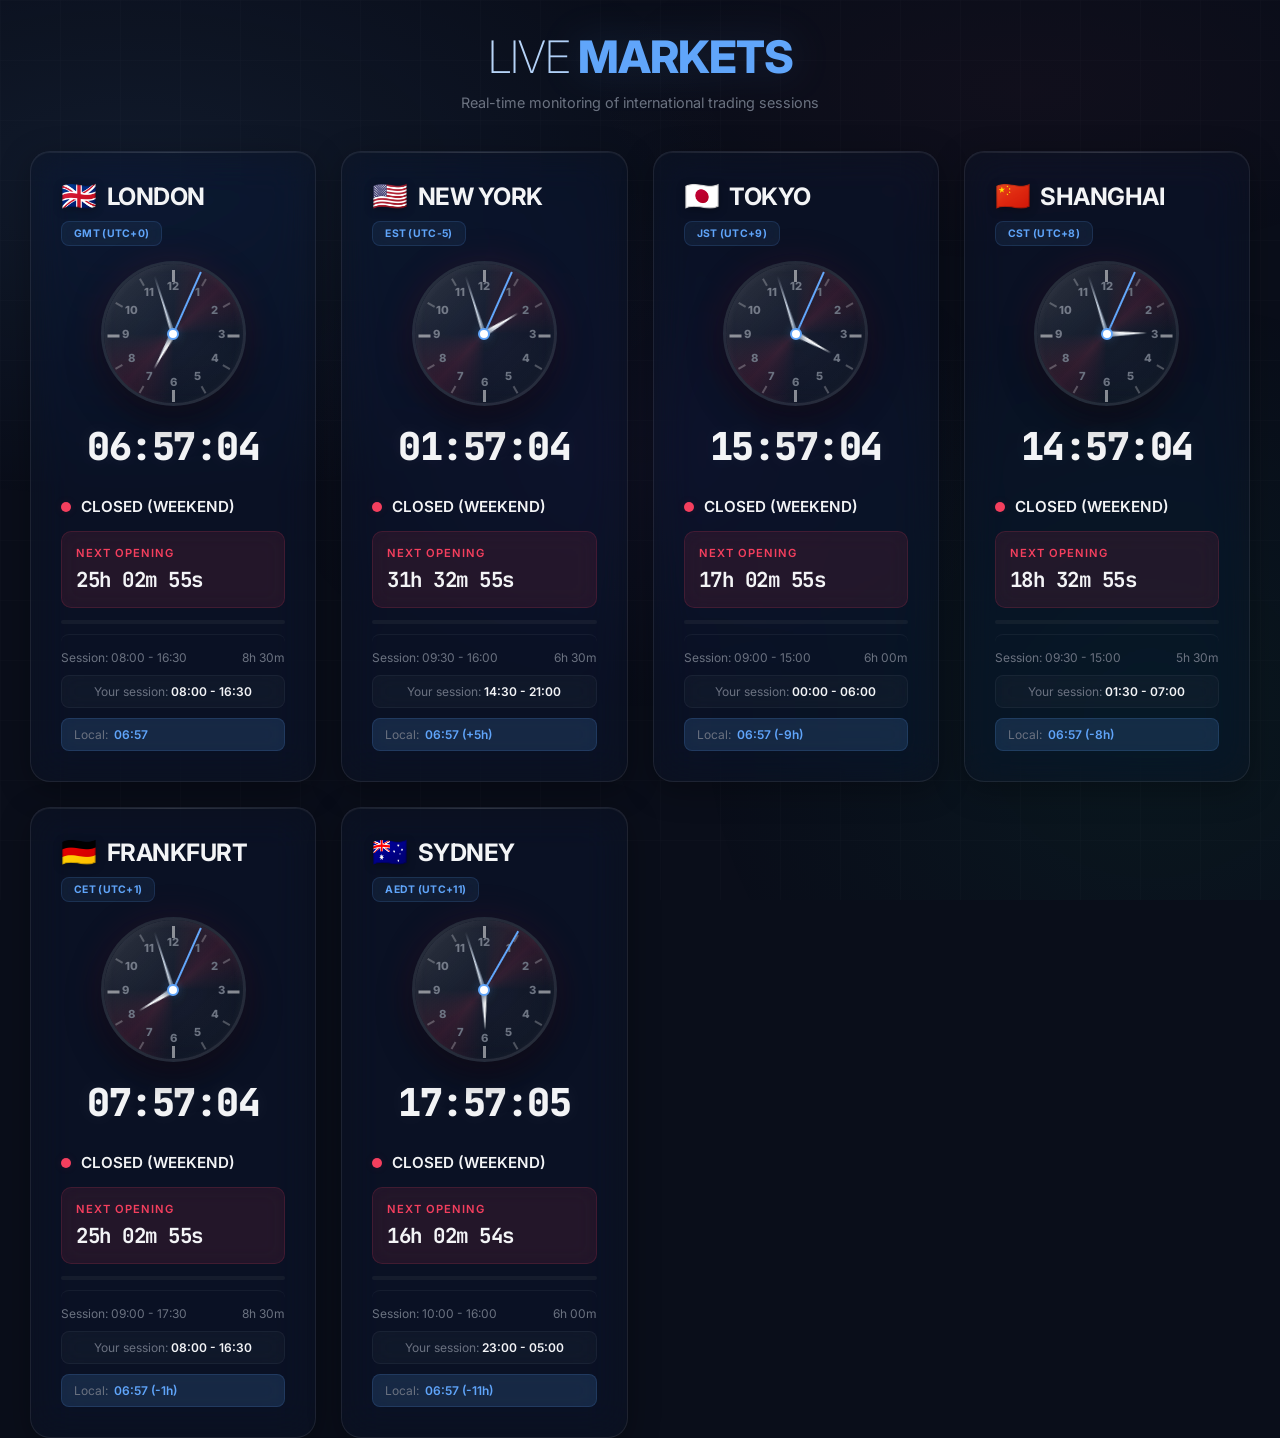
==== markets.html @ 1b8311e9 "Add markets.html for real-time market monitoring" ====
<!DOCTYPE html>
<html lang="en">

<head>
  <meta charset="UTF-8">
  <meta name="viewport" content="width=device-width, initial-scale=1.0, maximum-scale=1.0, user-scalable=no">
  <meta name="description" content="Real-time monitoring of international trading sessions">
  <title>Markets - Global Tracker</title>
  <link rel="preconnect" href="https://fonts.googleapis.com">
  <link rel="preconnect" href="https://fonts.gstatic.com" crossorigin>
  <link
    href="https://fonts.googleapis.com/css2?family=Inter:wght@200;400;600;800&family=JetBrains+Mono:wght@700&display=swap"
    rel="stylesheet">
  <script src="https://telegram.org/js/telegram-web-app.js"></script>
  <link rel="stylesheet" href="css/styles.css">
</head>

<body>
  <div id="loading-overlay" class="loading-overlay" role="status" aria-live="polite">
    <div class="loading-spinner" aria-hidden="true"></div>
    <div class="loading-text">Loading market data...</div>
  </div>

  <div id="offline-banner" class="offline-banner" role="alert" aria-live="assertive">
    ⚠️ You are offline. Market data may be outdated.
  </div>

  <div id="refresh-indicator" class="refresh-indicator" aria-hidden="true">
    <svg viewBox="0 0 24 24" fill="none" stroke="currentColor" stroke-width="2">
      <path d="M21 2v6h-6M3 12a9 9 0 0 1 15-6.7L21 8M3 22v-6h6M21 12a9 9 0 0 1-15 6.7L3 16" />
    </svg>
  </div>

  <header class="header">
    <a href="index.html" class="back-link" id="manual-back" style="display: none" aria-label="Back to menu">
      <svg viewBox="0 0 24 24" fill="none" stroke="currentColor" stroke-width="2" stroke-linecap="round" stroke-linejoin="round">
        <line x1="19" y1="12" x2="5" y2="12"></line>
        <polyline points="12 19 5 12 12 5"></polyline>
      </svg>
    </a>
    <h1>LIVE <span>MARKETS</span></h1>
    <div class="subtitle">Real-time monitoring of international trading sessions</div>
  </header>

  <main class="grid" role="main" aria-label="Market cards"></main>

  <script src="js/config.js"></script>
  <script src="js/app.js"></script>
</body>

</html>
---- css/styles.css ----
:root {
  --bg: #0a0e1a;
  --card: rgba(17, 24, 39, 0.4);
  --card-border: rgba(255, 255, 255, 0.08);
  --text: #f3f4f6;
  --accent: #60a5fa;
  --accent-glow: rgba(96, 165, 250, 0.15);
  --open: #10b981;
  --open-glow: rgba(16, 185, 129, 0.15);
  --closed: #f43f5e;
  --closed-glow: rgba(244, 63, 94, 0.1);
  --warning: #f59e0b;
  --warning-glow: rgba(245, 158, 11, 0.2);
  --muted: #6b7280;
  --tg-safe-area-inset-top: 0;
  --tg-safe-area-inset-bottom: 0
}

* {
  box-sizing: border-box;
  -webkit-tap-highlight-color: transparent
}

body {
  font-family: 'Inter', -apple-system, sans-serif;
  background: var(--bg);
  color: var(--text);
  display: flex;
  flex-direction: column;
  align-items: center;
  min-height: 100vh;
  margin: 0;
  padding: clamp(15px, 4vw, 30px);
  padding-bottom: calc(var(--tg-safe-area-inset-bottom, 0px) + 20px);
  overflow-x: hidden;
  position: relative
}

/* Animated mesh gradient background */
body::before {
  content: '';
  position: fixed;
  inset: 0;
  z-index: 0;
  background:
    radial-gradient(ellipse 80% 60% at 10% 20%, rgba(96, 165, 250, 0.08) 0%, transparent 60%),
    radial-gradient(ellipse 60% 80% at 90% 80%, rgba(16, 185, 129, 0.06) 0%, transparent 60%),
    radial-gradient(ellipse 50% 50% at 50% 50%, rgba(139, 92, 246, 0.04) 0%, transparent 60%),
    radial-gradient(ellipse 70% 40% at 80% 10%, rgba(244, 63, 94, 0.03) 0%, transparent 50%);
  animation: mesh-drift 20s ease-in-out infinite alternate;
  pointer-events: none
}

/* Subtle grid pattern overlay */
body::after {
  content: '';
  position: fixed;
  inset: 0;
  z-index: 0;
  opacity: 0.03;
  background-image:
    linear-gradient(rgba(255, 255, 255, .5) 1px, transparent 1px),
    linear-gradient(90deg, rgba(255, 255, 255, .5) 1px, transparent 1px);
  background-size: 60px 60px;
  pointer-events: none
}

@keyframes mesh-drift {
  0% {
    background:
      radial-gradient(ellipse 80% 60% at 10% 20%, rgba(96, 165, 250, 0.08) 0%, transparent 60%),
      radial-gradient(ellipse 60% 80% at 90% 80%, rgba(16, 185, 129, 0.06) 0%, transparent 60%),
      radial-gradient(ellipse 50% 50% at 50% 50%, rgba(139, 92, 246, 0.04) 0%, transparent 60%),
      radial-gradient(ellipse 70% 40% at 80% 10%, rgba(244, 63, 94, 0.03) 0%, transparent 50%)
  }

  50% {
    background:
      radial-gradient(ellipse 70% 70% at 30% 60%, rgba(96, 165, 250, 0.06) 0%, transparent 60%),
      radial-gradient(ellipse 80% 50% at 70% 30%, rgba(16, 185, 129, 0.07) 0%, transparent 60%),
      radial-gradient(ellipse 60% 60% at 20% 80%, rgba(139, 92, 246, 0.05) 0%, transparent 60%),
      radial-gradient(ellipse 50% 70% at 90% 50%, rgba(244, 63, 94, 0.04) 0%, transparent 50%)
  }

  100% {
    background:
      radial-gradient(ellipse 60% 80% at 70% 40%, rgba(96, 165, 250, 0.07) 0%, transparent 60%),
      radial-gradient(ellipse 70% 60% at 20% 70%, rgba(16, 185, 129, 0.05) 0%, transparent 60%),
      radial-gradient(ellipse 80% 50% at 80% 20%, rgba(139, 92, 246, 0.06) 0%, transparent 60%),
      radial-gradient(ellipse 60% 70% at 40% 90%, rgba(244, 63, 94, 0.03) 0%, transparent 50%)
  }
}

.loading-overlay {
  position: fixed;
  inset: 0;
  background: var(--bg);
  display: flex;
  flex-direction: column;
  align-items: center;
  justify-content: center;
  z-index: 1000;
  transition: opacity 0.5s ease, visibility 0.5s ease
}

.loading-overlay.hidden {
  opacity: 0;
  visibility: hidden;
  pointer-events: none
}

.loading-spinner {
  width: 48px;
  height: 48px;
  border: 3px solid rgba(96, 165, 250, 0.15);
  border-top-color: var(--accent);
  border-radius: 50%;
  animation: spin 0.8s linear infinite;
  box-shadow: 0 0 20px var(--accent-glow)
}

.loading-text {
  margin-top: 16px;
  color: var(--muted);
  font-size: 0.9rem
}

@keyframes spin {
  to {
    transform: rotate(360deg)
  }
}

.offline-banner {
  position: fixed;
  top: 0;
  left: 0;
  right: 0;
  background: var(--warning);
  color: #000;
  text-align: center;
  padding: 8px 16px;
  font-size: 0.85rem;
  font-weight: 600;
  z-index: 999;
  transform: translateY(-100%);
  transition: transform 0.3s ease;
  backdrop-filter: blur(20px);
  -webkit-backdrop-filter: blur(20px)
}

.offline-banner.visible {
  transform: translateY(0)
}

.header {
  text-align: center;
  margin-bottom: 40px;
  width: 100%;
  padding-top: var(--tg-safe-area-inset-top, 0);
  position: relative;
  z-index: 1
}

h1 {
  margin: 0 0 10px 0;
  font-weight: 200;
  font-size: clamp(1.8rem, 6vw, 2.8rem);
  letter-spacing: -1px;
  background: linear-gradient(135deg, var(--text) 0%, var(--accent) 50%, var(--text) 100%);
  background-size: 200% auto;
  -webkit-background-clip: text;
  -webkit-text-fill-color: transparent;
  background-clip: text;
  animation: shimmer 8s ease-in-out infinite
}

h1 span {
  font-weight: 800;
  -webkit-text-fill-color: var(--accent);
  filter: drop-shadow(0 0 20px var(--accent-glow))
}

@keyframes shimmer {

  0%,
  100% {
    background-position: 0% center
  }

  50% {
    background-position: 100% center
  }
}

.subtitle {
  color: var(--muted);
  font-size: .9rem;
  font-weight: 400
}

.grid {
  display: grid;
  grid-template-columns: repeat(auto-fit, minmax(280px, 1fr));
  gap: clamp(15px, 3vw, 25px);
  width: 100%;
  max-width: 1400px;
  position: relative;
  z-index: 1
}

/* Glassmorphism card */
.card {
  background: var(--card);
  backdrop-filter: blur(20px) saturate(180%);
  -webkit-backdrop-filter: blur(20px) saturate(180%);
  border-radius: 20px;
  padding: clamp(20px, 5vw, 30px);
  border: 1px solid var(--card-border);
  position: relative;
  transition: all .3s cubic-bezier(.4, 0, .2, 1);
  box-shadow:
    0 8px 32px rgba(0, 0, 0, 0.3),
    inset 0 1px 0 rgba(255, 255, 255, 0.05);
  animation: fadeInUp .5s ease-out backwards;
  cursor: pointer;
  overflow: hidden
}

/* Top highlight edge */
.card::before {
  content: '';
  position: absolute;
  top: 0;
  left: 0;
  right: 0;
  height: 1px;
  background: linear-gradient(90deg, transparent, rgba(255, 255, 255, 0.1) 50%, transparent);
  pointer-events: none
}

/* Ambient glow behind card */
.card::after {
  content: '';
  position: absolute;
  inset: -1px;
  border-radius: 20px;
  background: radial-gradient(ellipse at 30% 20%, var(--ambient-glow, transparent) 0%, transparent 70%);
  opacity: 0;
  transition: opacity 0.3s ease;
  pointer-events: none;
  z-index: -1
}

.card:hover::after,
.card:focus-within::after {
  opacity: 1
}

.is-open {
  --ambient-glow: var(--open-glow)
}

.is-closed {
  --ambient-glow: var(--closed-glow)
}

.is-warning {
  --ambient-glow: var(--warning-glow)
}

.card:active {
  transform: scale(0.98);
  opacity: 0.9
}

.card:hover,
.card:focus-within {
  border-color: rgba(255, 255, 255, 0.15);
  outline: none;
  box-shadow:
    0 12px 40px rgba(0, 0, 0, 0.4),
    inset 0 1px 0 rgba(255, 255, 255, 0.08)
}

.card:nth-child(1) {
  animation-delay: .1s
}

.card:nth-child(2) {
  animation-delay: .2s
}

.card:nth-child(3) {
  animation-delay: .3s
}

.card:nth-child(4) {
  animation-delay: .4s
}

.card:nth-child(5) {
  animation-delay: .5s
}

.card:nth-child(6) {
  animation-delay: .6s
}

.market-header {
  display: flex;
  justify-content: space-between;
  align-items: flex-start;
  margin-bottom: 15px;
  gap: 10px;
  flex-wrap: wrap
}

.dst-badge {
  background: rgba(96, 165, 250, 0.08);
  padding: 5px 12px;
  border-radius: 8px;
  font-size: .65rem;
  font-weight: 700;
  color: var(--accent);
  letter-spacing: .3px;
  transition: all .3s ease;
  border: 1px solid rgba(96, 165, 250, 0.15);
  white-space: nowrap;
  backdrop-filter: blur(10px);
  -webkit-backdrop-filter: blur(10px)
}

.dst-badge.dst-active {
  background: rgba(96, 165, 250, 0.12);
  border-color: var(--accent);
  animation: pulse-dst 2s infinite;
  box-shadow: 0 0 12px var(--accent-glow)
}

h2 {
  margin: 0;
  font-size: 1.5rem;
  letter-spacing: -.5px;
  display: flex;
  align-items: center;
  gap: 10px
}

.flag {
  font-size: 1.8rem;
  line-height: 1;
  filter: drop-shadow(0 2px 4px rgba(0, 0, 0, 0.3))
}

.clock {
  font-size: clamp(1.8rem, 7vw, 2.4rem);
  font-weight: 800;
  font-family: 'JetBrains Mono', monospace;
  margin: 0;
  color: var(--text);
  text-shadow: 0 0 20px rgba(255, 255, 255, 0.08);
  letter-spacing: -1.5px
}

.time-display {
  display: flex;
  flex-direction: column;
  align-items: center;
  gap: 15px;
  margin: 15px 0 25px 0
}

.analog-watch {
  width: 145px;
  height: 145px;
  border-radius: 50%;
  position: relative;
  border: 3px solid rgba(255, 255, 255, 0.1);
  background: radial-gradient(circle at 50% 50%, rgba(255, 255, 255, 0.05) 0%, rgba(0, 0, 0, 0.15) 100%);
  box-shadow:
    0 15px 35px rgba(0, 0, 0, 0.4),
    inset 0 2px 10px rgba(255, 255, 255, 0.05),
    0 0 40px var(--ambient-glow, transparent);
  overflow: hidden;
  backdrop-filter: blur(10px);
  -webkit-backdrop-filter: blur(10px)
}

.analog-watch::before {
  content: '';
  position: absolute;
  inset: 0;
  background: conic-gradient(from 0deg, transparent, var(--sunburst-tint, rgba(255, 255, 255, 0.03)), transparent 25%, transparent 50%, var(--sunburst-tint, rgba(255, 255, 255, 0.03)), transparent 75%, transparent);
  animation: rotate-sunburst 60s linear infinite
}

.analog-watch::after {
  content: '';
  position: absolute;
  inset: 0;
  border-radius: 50%;
  background: linear-gradient(135deg, rgba(255, 255, 255, 0.15) 0%, rgba(255, 255, 255, 0) 50%, rgba(255, 255, 255, 0.03) 100%);
  pointer-events: none;
  z-index: 20
}

.is-open {
  --sunburst-tint: rgba(16, 185, 129, 0.15)
}

.is-closed {
  --sunburst-tint: rgba(244, 63, 94, 0.15)
}

.is-warning {
  --sunburst-tint: rgba(245, 158, 11, 0.2)
}

.dial .marker {
  position: absolute;
  width: 1.5px;
  height: 8px;
  background: rgba(255, 255, 255, 0.25);
  left: 50%;
  top: 6px;
  transform-origin: 50% 66px;
  margin-left: -0.75px
}

.dial .marker.m12,
.dial .marker.m3,
.dial .marker.m6,
.dial .marker.m9 {
  height: 12px;
  width: 3px;
  background: rgba(255, 255, 255, 0.5);
  margin-left: -1.5px
}

.dial-num {
  position: absolute;
  width: 24px;
  height: 24px;
  text-align: center;
  font-size: .7rem;
  font-weight: 800;
  color: var(--muted);
  top: 50%;
  left: 50%;
  margin: -12px;
  display: flex;
  align-items: center;
  justify-content: center;
  z-index: 1
}

.hand {
  position: absolute;
  bottom: 50%;
  left: 50%;
  transform-origin: 50% 100%;
  transform: translateX(-50%) rotate(0deg);
  filter: drop-shadow(0 2px 6px rgba(0, 0, 0, 0.5));
  will-change: transform
}

.hour-hand {
  width: 6px;
  height: 40px;
  background: linear-gradient(to right, #fff 50%, #e2e8f0 50%);
  clip-path: polygon(50% 0, 100% 100%, 0 100%);
  z-index: 2
}

.minute-hand {
  width: 4px;
  height: 60px;
  background: linear-gradient(to right, #cbd5e1 50%, #94a3b8 50%);
  clip-path: polygon(50% 0, 100% 100%, 0 100%);
  z-index: 3
}

.second-hand {
  width: 1.5px;
  height: 68px;
  background: var(--accent);
  z-index: 4;
  transition: transform .15s cubic-bezier(.4, 2.3, .6, 1)
}

.second-hand::after {
  content: '';
  position: absolute;
  width: 8px;
  height: 8px;
  background: var(--accent);
  border-radius: 50%;
  bottom: -4px;
  left: 50%;
  transform: translateX(-50%);
  box-shadow: 0 0 10px var(--accent)
}

.center-nub {
  position: absolute;
  width: 12px;
  height: 12px;
  background: #fff;
  border-radius: 50%;
  top: 50%;
  left: 50%;
  transform: translate(-50%, -50%);
  z-index: 10;
  box-shadow: 0 2px 10px rgba(0, 0, 0, 0.5);
  border: 2px solid var(--accent)
}

@keyframes rotate-sunburst {
  from {
    transform: rotate(0deg)
  }

  to {
    transform: rotate(360deg)
  }
}

.countdown {
  background: rgba(96, 165, 250, 0.06);
  padding: 14px;
  border-radius: 10px;
  border: 1px solid rgba(96, 165, 250, 0.12);
  margin-top: 15px;
  transition: all .3s ease;
  backdrop-filter: blur(10px);
  -webkit-backdrop-filter: blur(10px)
}

.card.is-open .countdown {
  background: var(--open-glow);
  border-color: rgba(16, 185, 129, 0.2)
}

.card.is-closed .countdown {
  background: var(--closed-glow);
  border-color: rgba(244, 63, 94, 0.15)
}

.countdown.warning {
  background: var(--warning-glow);
  border-color: rgba(245, 158, 11, 0.25);
  animation: pulse-warning 1.5s infinite
}

.countdown-label {
  font-size: .7rem;
  text-transform: uppercase;
  color: var(--accent);
  margin-bottom: 6px;
  font-weight: 600;
  letter-spacing: 1px
}

.card.is-open .countdown-label {
  color: var(--open)
}

.card.is-closed .countdown-label {
  color: var(--closed)
}

.countdown.warning .countdown-label {
  color: var(--warning)
}

.countdown-timer {
  font-size: 1.3rem;
  font-weight: bold;
  font-family: 'JetBrains Mono', monospace;
  letter-spacing: -.5px
}

.status-line {
  display: flex;
  align-items: center;
  gap: 10px;
  font-weight: 600;
  margin-bottom: 15px;
  font-size: .95rem
}

.dot {
  width: 10px;
  height: 10px;
  border-radius: 50%;
  transition: all .3s ease
}

.is-open .dot {
  background: var(--open);
  box-shadow: 0 0 12px var(--open), 0 0 24px var(--open);
  animation: pulse-open 2s infinite
}

.is-closed .dot {
  background: var(--closed);
  box-shadow: 0 0 8px var(--closed-glow)
}

.local-info,
.converted-session,
.user-time {
  font-size: .75rem;
  margin-top: 10px;
  padding: 8px 12px;
  border-radius: 8px
}

.local-info {
  color: var(--muted);
  padding: 0;
  padding-top: 15px;
  border-top: 1px solid rgba(107, 114, 128, 0.12);
  display: flex;
  justify-content: space-between;
  align-items: center
}

.converted-session {
  background: rgba(107, 114, 128, 0.06);
  color: var(--muted);
  border: 1px solid rgba(107, 114, 128, 0.12);
  text-align: center;
  backdrop-filter: blur(10px);
  -webkit-backdrop-filter: blur(10px)
}

.converted-session strong {
  color: var(--text);
  font-weight: 600
}

.user-time {
  background: var(--accent-glow);
  color: var(--accent);
  font-weight: 600;
  border: 1px solid rgba(96, 165, 250, 0.15);
  display: flex;
  align-items: center;
  gap: 6px;
  backdrop-filter: blur(10px);
  -webkit-backdrop-filter: blur(10px)
}

.user-time-label {
  color: var(--muted);
  font-weight: 400
}

.progress-bar {
  width: 100%;
  height: 4px;
  background: rgba(128, 128, 128, 0.1);
  border-radius: 2px;
  margin-top: 12px;
  overflow: hidden
}

.progress-fill {
  height: 100%;
  background: linear-gradient(90deg, var(--accent), var(--open));
  border-radius: 2px;
  transition: width 1s linear;
  box-shadow: 0 0 8px var(--open-glow)
}

.is-closed .progress-fill {
  background: var(--muted);
  box-shadow: none
}

.refresh-indicator {
  position: fixed;
  bottom: 20px;
  right: 20px;
  width: 36px;
  height: 36px;
  border-radius: 50%;
  background: var(--card);
  border: 1px solid var(--card-border);
  display: flex;
  align-items: center;
  justify-content: center;
  opacity: 0;
  transform: scale(0.5);
  transition: all 0.3s ease;
  z-index: 100;
  backdrop-filter: blur(20px);
  -webkit-backdrop-filter: blur(20px)
}

.refresh-indicator.visible {
  opacity: 1;
  transform: scale(1)
}

.refresh-indicator svg {
  width: 18px;
  height: 18px;
  animation: spin 1s linear infinite
}

@keyframes pulse-dst {

  0%,
  100% {
    opacity: 1
  }

  50% {
    opacity: .7
  }
}

@keyframes pulse-warning {

  0%,
  100% {
    transform: scale(1)
  }

  50% {
    transform: scale(1.02)
  }
}

@keyframes pulse-open {

  0%,
  100% {
    transform: scale(1);
    opacity: 1
  }

  50% {
    transform: scale(1.2);
    opacity: .8
  }
}

@keyframes fadeInUp {
  from {
    opacity: 0;
    transform: translateY(20px)
  }

  to {
    opacity: 1;
    transform: translateY(0)
  }
}

@media (max-width: 768px) {
  .grid {
    grid-template-columns: 1fr
  }

  @media (max-width: 400px) {
    .grid {
      display: flex;
      overflow-x: auto;
      scroll-snap-type: x mandatory;
      -webkit-overflow-scrolling: touch;
      padding-bottom: 10px;
      gap: 15px
    }

    .card {
      flex: 0 0 85vw;
      scroll-snap-align: center
    }
  }

  .market-header {
    flex-direction: row;
    align-items: center
  }

  .flag {
    font-size: 1.5rem
  }

  .clock {
    letter-spacing: -1px
  }

  .local-info {
    flex-direction: column;
    align-items: flex-start;
    gap: 5px
  }

  .user-time {
    flex-wrap: wrap
  }
}

@media (max-width: 400px) {
  .analog-watch {
    width: 130px;
    height: 130px
  }

  .dial-num {
    font-size: 0.6rem
  }

  .dial .marker {
    transform-origin: 50% 59px
  }
}

@media (prefers-reduced-motion: reduce) {

  *,
  *::before,
  *::after {
    animation-duration: 0.01ms !important;
    animation-iteration-count: 1 !important;
    transition-duration: 0.01ms !important;
  }
}
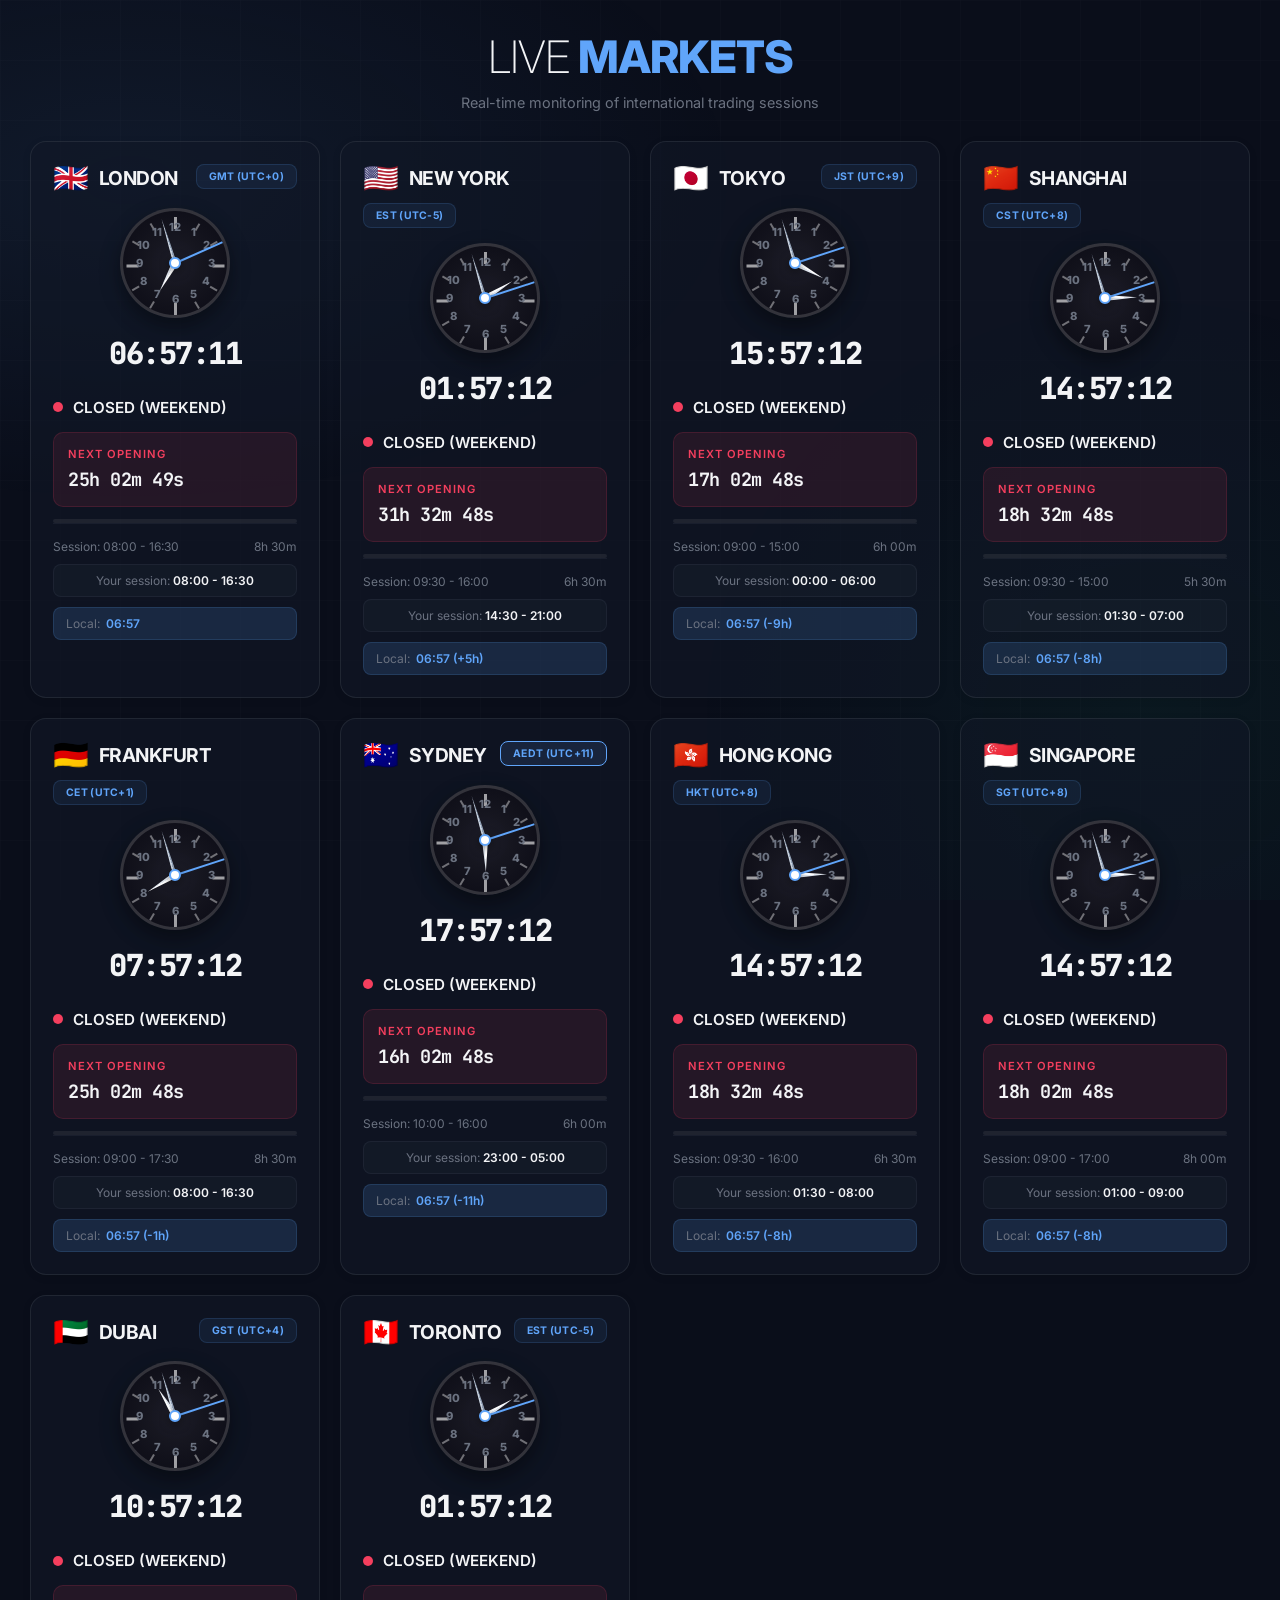
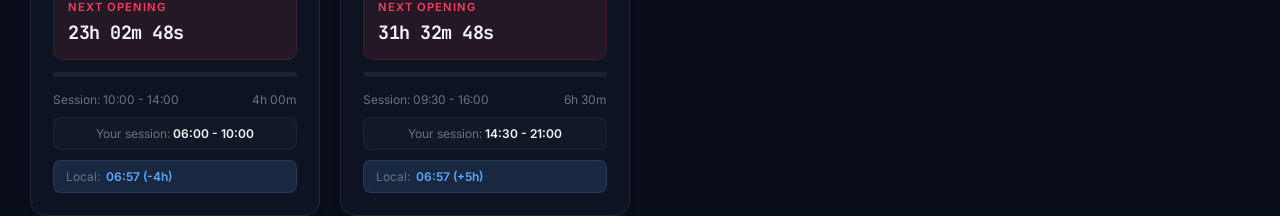
==== commit bbd892de: "Update markets.html" ====
--- a/markets.html
+++ b/markets.html
@@ -5,7 +5,7 @@
   <meta charset="UTF-8">
   <meta name="viewport" content="width=device-width, initial-scale=1.0, maximum-scale=1.0, user-scalable=no">
   <meta name="description" content="Real-time monitoring of international trading sessions">
-  <title>Markets - Global Tracker</title>
+  <title>Markets - GlobalTracker</title>
   <link rel="preconnect" href="https://fonts.googleapis.com">
   <link rel="preconnect" href="https://fonts.gstatic.com" crossorigin>
   <link
@@ -33,13 +33,16 @@
 
   <header class="header">
     <a href="index.html" class="back-link" id="manual-back" style="display: none" aria-label="Back to menu">
-      <svg viewBox="0 0 24 24" fill="none" stroke="currentColor" stroke-width="2" stroke-linecap="round" stroke-linejoin="round">
+      <svg viewBox="0 0 24 24" fill="none" stroke="currentColor" stroke-width="2" stroke-linecap="round"
+        stroke-linejoin="round">
         <line x1="19" y1="12" x2="5" y2="12"></line>
         <polyline points="12 19 5 12 12 5"></polyline>
       </svg>
     </a>
     <h1>LIVE <span>MARKETS</span></h1>
     <div class="subtitle">Real-time monitoring of international trading sessions</div>
+    <div class="header-controls">
+    </div>
   </header>
 
   <main class="grid" role="main" aria-label="Market cards"></main>
--- a/css/styles.css
+++ b/css/styles.css
@@ -1,6 +1,6 @@
 :root {
   --bg: #0a0e1a;
-  --card: rgba(17, 24, 39, 0.4);
+  --card: rgba(17, 24, 39, 0.6);
   --card-border: rgba(255, 255, 255, 0.08);
   --text: #f3f4f6;
   --accent: #60a5fa;
@@ -36,7 +36,6 @@
   position: relative
 }
 
-/* Animated mesh gradient background */
 body::before {
   content: '';
   position: fixed;
@@ -44,14 +43,10 @@
   z-index: 0;
   background:
     radial-gradient(ellipse 80% 60% at 10% 20%, rgba(96, 165, 250, 0.08) 0%, transparent 60%),
-    radial-gradient(ellipse 60% 80% at 90% 80%, rgba(16, 185, 129, 0.06) 0%, transparent 60%),
-    radial-gradient(ellipse 50% 50% at 50% 50%, rgba(139, 92, 246, 0.04) 0%, transparent 60%),
-    radial-gradient(ellipse 70% 40% at 80% 10%, rgba(244, 63, 94, 0.03) 0%, transparent 50%);
-  animation: mesh-drift 20s ease-in-out infinite alternate;
+    radial-gradient(ellipse 60% 80% at 90% 80%, rgba(16, 185, 129, 0.06) 0%, transparent 60%);
   pointer-events: none
 }
 
-/* Subtle grid pattern overlay */
 body::after {
   content: '';
   position: fixed;
@@ -65,32 +60,6 @@
   pointer-events: none
 }
 
-@keyframes mesh-drift {
-  0% {
-    background:
-      radial-gradient(ellipse 80% 60% at 10% 20%, rgba(96, 165, 250, 0.08) 0%, transparent 60%),
-      radial-gradient(ellipse 60% 80% at 90% 80%, rgba(16, 185, 129, 0.06) 0%, transparent 60%),
-      radial-gradient(ellipse 50% 50% at 50% 50%, rgba(139, 92, 246, 0.04) 0%, transparent 60%),
-      radial-gradient(ellipse 70% 40% at 80% 10%, rgba(244, 63, 94, 0.03) 0%, transparent 50%)
-  }
-
-  50% {
-    background:
-      radial-gradient(ellipse 70% 70% at 30% 60%, rgba(96, 165, 250, 0.06) 0%, transparent 60%),
-      radial-gradient(ellipse 80% 50% at 70% 30%, rgba(16, 185, 129, 0.07) 0%, transparent 60%),
-      radial-gradient(ellipse 60% 60% at 20% 80%, rgba(139, 92, 246, 0.05) 0%, transparent 60%),
-      radial-gradient(ellipse 50% 70% at 90% 50%, rgba(244, 63, 94, 0.04) 0%, transparent 50%)
-  }
-
-  100% {
-    background:
-      radial-gradient(ellipse 60% 80% at 70% 40%, rgba(96, 165, 250, 0.07) 0%, transparent 60%),
-      radial-gradient(ellipse 70% 60% at 20% 70%, rgba(16, 185, 129, 0.05) 0%, transparent 60%),
-      radial-gradient(ellipse 80% 50% at 80% 20%, rgba(139, 92, 246, 0.06) 0%, transparent 60%),
-      radial-gradient(ellipse 60% 70% at 40% 90%, rgba(244, 63, 94, 0.03) 0%, transparent 50%)
-  }
-}
-
 .loading-overlay {
   position: fixed;
   inset: 0;
@@ -100,7 +69,7 @@
   align-items: center;
   justify-content: center;
   z-index: 1000;
-  transition: opacity 0.5s ease, visibility 0.5s ease
+  transition: opacity 0.3s ease, visibility 0.3s ease
 }
 
 .loading-overlay.hidden {
@@ -114,21 +83,13 @@
   height: 48px;
   border: 3px solid rgba(96, 165, 250, 0.15);
   border-top-color: var(--accent);
-  border-radius: 50%;
-  animation: spin 0.8s linear infinite;
-  box-shadow: 0 0 20px var(--accent-glow)
+  border-radius: 50%
 }
 
 .loading-text {
   margin-top: 16px;
   color: var(--muted);
   font-size: 0.9rem
-}
-
-@keyframes spin {
-  to {
-    transform: rotate(360deg)
-  }
 }
 
 .offline-banner {
@@ -143,10 +104,7 @@
   font-size: 0.85rem;
   font-weight: 600;
   z-index: 999;
-  transform: translateY(-100%);
-  transition: transform 0.3s ease;
-  backdrop-filter: blur(20px);
-  -webkit-backdrop-filter: blur(20px)
+  transform: translateY(-100%)
 }
 
 .offline-banner.visible {
@@ -155,7 +113,7 @@
 
 .header {
   text-align: center;
-  margin-bottom: 40px;
+  margin-bottom: 30px;
   width: 100%;
   padding-top: var(--tg-safe-area-inset-top, 0);
   position: relative;
@@ -167,30 +125,12 @@
   font-weight: 200;
   font-size: clamp(1.8rem, 6vw, 2.8rem);
   letter-spacing: -1px;
-  background: linear-gradient(135deg, var(--text) 0%, var(--accent) 50%, var(--text) 100%);
-  background-size: 200% auto;
-  -webkit-background-clip: text;
-  -webkit-text-fill-color: transparent;
-  background-clip: text;
-  animation: shimmer 8s ease-in-out infinite
+  color: var(--text)
 }
 
 h1 span {
   font-weight: 800;
-  -webkit-text-fill-color: var(--accent);
-  filter: drop-shadow(0 0 20px var(--accent-glow))
-}
-
-@keyframes shimmer {
-
-  0%,
-  100% {
-    background-position: 0% center
-  }
-
-  50% {
-    background-position: 100% center
-  }
+  color: var(--accent)
 }
 
 .subtitle {
@@ -199,112 +139,46 @@
   font-weight: 400
 }
 
+.header-controls {
+  position: absolute;
+  right: 0;
+  top: 0;
+  display: flex;
+  gap: 10px;
+  align-items: center
+}
+
 .grid {
   display: grid;
-  grid-template-columns: repeat(auto-fit, minmax(280px, 1fr));
-  gap: clamp(15px, 3vw, 25px);
+  grid-template-columns: repeat(auto-fit, minmax(240px, 1fr));
+  gap: clamp(10px, 2vw, 20px);
   width: 100%;
   max-width: 1400px;
   position: relative;
   z-index: 1
 }
 
-/* Glassmorphism card */
+/* Cards */
 .card {
   background: var(--card);
-  backdrop-filter: blur(20px) saturate(180%);
-  -webkit-backdrop-filter: blur(20px) saturate(180%);
-  border-radius: 20px;
-  padding: clamp(20px, 5vw, 30px);
+  border-radius: 16px;
+  padding: clamp(12px, 4vw, 22px);
   border: 1px solid var(--card-border);
   position: relative;
-  transition: all .3s cubic-bezier(.4, 0, .2, 1);
-  box-shadow:
-    0 8px 32px rgba(0, 0, 0, 0.3),
-    inset 0 1px 0 rgba(255, 255, 255, 0.05);
-  animation: fadeInUp .5s ease-out backwards;
+  box-shadow: 0 2px 8px rgba(0, 0, 0, 0.08);
   cursor: pointer;
   overflow: hidden
 }
 
-/* Top highlight edge */
-.card::before {
-  content: '';
-  position: absolute;
-  top: 0;
-  left: 0;
-  right: 0;
-  height: 1px;
-  background: linear-gradient(90deg, transparent, rgba(255, 255, 255, 0.1) 50%, transparent);
-  pointer-events: none
-}
-
-/* Ambient glow behind card */
-.card::after {
-  content: '';
-  position: absolute;
-  inset: -1px;
-  border-radius: 20px;
-  background: radial-gradient(ellipse at 30% 20%, var(--ambient-glow, transparent) 0%, transparent 70%);
-  opacity: 0;
-  transition: opacity 0.3s ease;
-  pointer-events: none;
-  z-index: -1
-}
-
-.card:hover::after,
-.card:focus-within::after {
-  opacity: 1
-}
-
-.is-open {
-  --ambient-glow: var(--open-glow)
-}
-
-.is-closed {
-  --ambient-glow: var(--closed-glow)
-}
-
-.is-warning {
-  --ambient-glow: var(--warning-glow)
-}
-
 .card:active {
-  transform: scale(0.98);
-  opacity: 0.9
+  transform: scale(0.98)
 }
 
 .card:hover,
 .card:focus-within {
-  border-color: rgba(255, 255, 255, 0.15);
+  border-color: var(--card-accent, var(--accent));
   outline: none;
-  box-shadow:
-    0 12px 40px rgba(0, 0, 0, 0.4),
-    inset 0 1px 0 rgba(255, 255, 255, 0.08)
-}
-
-.card:nth-child(1) {
-  animation-delay: .1s
-}
-
-.card:nth-child(2) {
-  animation-delay: .2s
-}
-
-.card:nth-child(3) {
-  animation-delay: .3s
-}
-
-.card:nth-child(4) {
-  animation-delay: .4s
-}
-
-.card:nth-child(5) {
-  animation-delay: .5s
-}
-
-.card:nth-child(6) {
-  animation-delay: .6s
+  box-shadow: 0 4px 16px rgba(0, 0, 0, 0.15)
 }
 
 .market-header {
@@ -324,23 +198,18 @@
   font-weight: 700;
   color: var(--accent);
   letter-spacing: .3px;
-  transition: all .3s ease;
   border: 1px solid rgba(96, 165, 250, 0.15);
-  white-space: nowrap;
-  backdrop-filter: blur(10px);
-  -webkit-backdrop-filter: blur(10px)
+  white-space: nowrap
 }
 
 .dst-badge.dst-active {
   background: rgba(96, 165, 250, 0.12);
-  border-color: var(--accent);
-  animation: pulse-dst 2s infinite;
-  box-shadow: 0 0 12px var(--accent-glow)
+  border-color: var(--accent)
 }
 
 h2 {
   margin: 0;
-  font-size: 1.5rem;
+  font-size: 1.2rem;
   letter-spacing: -.5px;
   display: flex;
   align-items: center;
@@ -349,17 +218,15 @@
 
 .flag {
   font-size: 1.8rem;
-  line-height: 1;
-  filter: drop-shadow(0 2px 4px rgba(0, 0, 0, 0.3))
+  line-height: 1
 }
 
 .clock {
-  font-size: clamp(1.8rem, 7vw, 2.4rem);
+  font-size: clamp(1.4rem, 6vw, 1.9rem);
   font-weight: 800;
   font-family: 'JetBrains Mono', monospace;
   margin: 0;
   color: var(--text);
-  text-shadow: 0 0 20px rgba(255, 255, 255, 0.08);
   letter-spacing: -1.5px
 }
 
@@ -372,59 +239,24 @@
 }
 
 .analog-watch {
-  width: 145px;
-  height: 145px;
+  width: 110px;
+  height: 110px;
   border-radius: 50%;
   position: relative;
-  border: 3px solid rgba(255, 255, 255, 0.1);
-  background: radial-gradient(circle at 50% 50%, rgba(255, 255, 255, 0.05) 0%, rgba(0, 0, 0, 0.15) 100%);
-  box-shadow:
-    0 15px 35px rgba(0, 0, 0, 0.4),
-    inset 0 2px 10px rgba(255, 255, 255, 0.05),
-    0 0 40px var(--ambient-glow, transparent);
-  overflow: hidden;
-  backdrop-filter: blur(10px);
-  -webkit-backdrop-filter: blur(10px)
-}
-
-.analog-watch::before {
-  content: '';
-  position: absolute;
-  inset: 0;
-  background: conic-gradient(from 0deg, transparent, var(--sunburst-tint, rgba(255, 255, 255, 0.03)), transparent 25%, transparent 50%, var(--sunburst-tint, rgba(255, 255, 255, 0.03)), transparent 75%, transparent);
-  animation: rotate-sunburst 60s linear infinite
-}
-
-.analog-watch::after {
-  content: '';
-  position: absolute;
-  inset: 0;
-  border-radius: 50%;
-  background: linear-gradient(135deg, rgba(255, 255, 255, 0.15) 0%, rgba(255, 255, 255, 0) 50%, rgba(255, 255, 255, 0.03) 100%);
-  pointer-events: none;
-  z-index: 20
-}
-
-.is-open {
-  --sunburst-tint: rgba(16, 185, 129, 0.15)
-}
-
-.is-closed {
-  --sunburst-tint: rgba(244, 63, 94, 0.15)
-}
-
-.is-warning {
-  --sunburst-tint: rgba(245, 158, 11, 0.2)
+  border: 3px solid rgba(255, 255, 255, 0.15);
+  background: radial-gradient(circle at 50% 50%, rgba(30, 30, 40, 0.95) 0%, rgba(10, 10, 20, 0.98) 100%);
+  box-shadow: 0 8px 20px rgba(0, 0, 0, 0.4);
+  overflow: hidden
 }
 
 .dial .marker {
   position: absolute;
   width: 1.5px;
   height: 8px;
-  background: rgba(255, 255, 255, 0.25);
+  background: rgba(255, 255, 255, 0.4);
   left: 50%;
   top: 6px;
-  transform-origin: 50% 66px;
+  transform-origin: 50% 49px;
   margin-left: -0.75px
 }
 
@@ -434,7 +266,7 @@
 .dial .marker.m9 {
   height: 12px;
   width: 3px;
-  background: rgba(255, 255, 255, 0.5);
+  background: rgba(255, 255, 255, 0.6);
   margin-left: -1.5px
 }
 
@@ -460,14 +292,12 @@
   bottom: 50%;
   left: 50%;
   transform-origin: 50% 100%;
-  transform: translateX(-50%) rotate(0deg);
-  filter: drop-shadow(0 2px 6px rgba(0, 0, 0, 0.5));
-  will-change: transform
+  transform: translateX(-50%) rotate(0deg)
 }
 
 .hour-hand {
   width: 6px;
-  height: 40px;
+  height: 32px;
   background: linear-gradient(to right, #fff 50%, #e2e8f0 50%);
   clip-path: polygon(50% 0, 100% 100%, 0 100%);
   z-index: 2
@@ -475,7 +305,7 @@
 
 .minute-hand {
   width: 4px;
-  height: 60px;
+  height: 46px;
   background: linear-gradient(to right, #cbd5e1 50%, #94a3b8 50%);
   clip-path: polygon(50% 0, 100% 100%, 0 100%);
   z-index: 3
@@ -483,10 +313,9 @@
 
 .second-hand {
   width: 1.5px;
-  height: 68px;
+  height: 52px;
   background: var(--accent);
-  z-index: 4;
-  transition: transform .15s cubic-bezier(.4, 2.3, .6, 1)
+  z-index: 4
 }
 
 .second-hand::after {
@@ -498,8 +327,7 @@
   border-radius: 50%;
   bottom: -4px;
   left: 50%;
-  transform: translateX(-50%);
-  box-shadow: 0 0 10px var(--accent)
+  transform: translateX(-50%)
 }
 
 .center-nub {
@@ -516,25 +344,11 @@
   border: 2px solid var(--accent)
 }
 
-@keyframes rotate-sunburst {
-  from {
-    transform: rotate(0deg)
-  }
-
-  to {
-    transform: rotate(360deg)
-  }
-}
-
 .countdown {
   background: rgba(96, 165, 250, 0.06);
   padding: 14px;
   border-radius: 10px;
-  border: 1px solid rgba(96, 165, 250, 0.12);
-  margin-top: 15px;
-  transition: all .3s ease;
-  backdrop-filter: blur(10px);
-  -webkit-backdrop-filter: blur(10px)
+  border: 1px solid rgba(96, 165, 250, 0.12)
 }
 
 .card.is-open .countdown {
@@ -549,8 +363,7 @@
 
 .countdown.warning {
   background: var(--warning-glow);
-  border-color: rgba(245, 158, 11, 0.25);
-  animation: pulse-warning 1.5s infinite
+  border-color: rgba(245, 158, 11, 0.25)
 }
 
 .countdown-label {
@@ -575,7 +388,7 @@
 }
 
 .countdown-timer {
-  font-size: 1.3rem;
+  font-size: 1.15rem;
   font-weight: bold;
   font-family: 'JetBrains Mono', monospace;
   letter-spacing: -.5px
@@ -593,28 +406,15 @@
 .dot {
   width: 10px;
   height: 10px;
-  border-radius: 50%;
-  transition: all .3s ease
+  border-radius: 50%
 }
 
 .is-open .dot {
-  background: var(--open);
-  box-shadow: 0 0 12px var(--open), 0 0 24px var(--open);
-  animation: pulse-open 2s infinite
+  background: var(--open)
 }
 
 .is-closed .dot {
-  background: var(--closed);
-  box-shadow: 0 0 8px var(--closed-glow)
-}
-
-.local-info,
-.converted-session,
-.user-time {
-  font-size: .75rem;
-  margin-top: 10px;
-  padding: 8px 12px;
-  border-radius: 8px
+  background: var(--closed)
 }
 
 .local-info {
@@ -624,7 +424,8 @@
   border-top: 1px solid rgba(107, 114, 128, 0.12);
   display: flex;
   justify-content: space-between;
-  align-items: center
+  align-items: center;
+  font-size: .75rem
 }
 
 .converted-session {
@@ -632,8 +433,10 @@
   color: var(--muted);
   border: 1px solid rgba(107, 114, 128, 0.12);
   text-align: center;
-  backdrop-filter: blur(10px);
-  -webkit-backdrop-filter: blur(10px)
+  margin-top: 10px;
+  padding: 8px 12px;
+  border-radius: 8px;
+  font-size: .75rem
 }
 
 .converted-session strong {
@@ -649,8 +452,10 @@
   display: flex;
   align-items: center;
   gap: 6px;
-  backdrop-filter: blur(10px);
-  -webkit-backdrop-filter: blur(10px)
+  margin-top: 10px;
+  padding: 8px 12px;
+  border-radius: 8px;
+  font-size: .75rem
 }
 
 .user-time-label {
@@ -661,7 +466,7 @@
 .progress-bar {
   width: 100%;
   height: 4px;
-  background: rgba(128, 128, 128, 0.1);
+  background: rgba(128, 128, 128, 0.15);
   border-radius: 2px;
   margin-top: 12px;
   overflow: hidden
@@ -671,13 +476,11 @@
   height: 100%;
   background: linear-gradient(90deg, var(--accent), var(--open));
   border-radius: 2px;
-  transition: width 1s linear;
-  box-shadow: 0 0 8px var(--open-glow)
+  transition: width 1s linear
 }
 
 .is-closed .progress-fill {
-  background: var(--muted);
-  box-shadow: none
+  background: var(--muted)
 }
 
 .refresh-indicator {
@@ -695,9 +498,7 @@
   opacity: 0;
   transform: scale(0.5);
   transition: all 0.3s ease;
-  z-index: 100;
-  backdrop-filter: blur(20px);
-  -webkit-backdrop-filter: blur(20px)
+  z-index: 100
 }
 
 .refresh-indicator.visible {
@@ -707,58 +508,7 @@
 
 .refresh-indicator svg {
   width: 18px;
-  height: 18px;
-  animation: spin 1s linear infinite
-}
-
-@keyframes pulse-dst {
-
-  0%,
-  100% {
-    opacity: 1
-  }
-
-  50% {
-    opacity: .7
-  }
-}
-
-@keyframes pulse-warning {
-
-  0%,
-  100% {
-    transform: scale(1)
-  }
-
-  50% {
-    transform: scale(1.02)
-  }
-}
-
-@keyframes pulse-open {
-
-  0%,
-  100% {
-    transform: scale(1);
-    opacity: 1
-  }
-
-  50% {
-    transform: scale(1.2);
-    opacity: .8
-  }
-}
-
-@keyframes fadeInUp {
-  from {
-    opacity: 0;
-    transform: translateY(20px)
-  }
-
-  to {
-    opacity: 1;
-    transform: translateY(0)
-  }
+  height: 18px
 }
 
 @media (max-width: 768px) {
@@ -804,30 +554,177 @@
   .user-time {
     flex-wrap: wrap
   }
+
+  .header-controls {
+    position: relative;
+    right: auto;
+    top: auto;
+    justify-content: center;
+    margin-top: 15px
+  }
 }
 
 @media (max-width: 400px) {
   .analog-watch {
-    width: 130px;
-    height: 130px
+    width: 90px;
+    height: 90px
   }
 
   .dial-num {
-    font-size: 0.6rem
+    font-size: 0.55rem
   }
 
   .dial .marker {
-    transform-origin: 50% 59px
-  }
-}
-
-@media (prefers-reduced-motion: reduce) {
-
-  *,
-  *::before,
-  *::after {
-    animation-duration: 0.01ms !important;
-    animation-iteration-count: 1 !important;
-    transition-duration: 0.01ms !important;
-  }
-}
+    transform-origin: 50% 39px
+  }
+}
+
+/* Menu page */
+.menu-page {
+  padding-top: clamp(40px, 10vh, 100px);
+}
+
+.menu-grid {
+  display: grid;
+  grid-template-columns: repeat(auto-fit, minmax(280px, 1fr));
+  gap: 20px;
+  width: 100%;
+  max-width: 900px;
+  z-index: 1;
+}
+
+.menu-card {
+  background: var(--card);
+  border: 1px solid var(--card-border);
+  border-radius: 24px;
+  padding: 30px;
+  display: flex;
+  align-items: center;
+  gap: 20px;
+  text-decoration: none;
+  color: inherit;
+  transition: all 0.2s ease;
+  position: relative;
+  overflow: hidden;
+}
+
+.menu-card:not(.disabled):hover {
+  transform: translateY(-2px);
+  border-color: var(--accent);
+  box-shadow: 0 8px 16px rgba(0, 0, 0, 0.15);
+}
+
+.menu-card.disabled {
+  opacity: 0.6;
+  cursor: not-allowed;
+}
+
+.menu-icon {
+  width: 56px;
+  height: 56px;
+  background: var(--accent-glow);
+  border-radius: 16px;
+  display: flex;
+  align-items: center;
+  justify-content: center;
+  color: var(--accent);
+  flex-shrink: 0;
+}
+
+.menu-icon svg {
+  width: 28px;
+  height: 28px;
+}
+
+.menu-info h3 {
+  margin: 0 0 4px 0;
+  font-size: 1.2rem;
+  font-weight: 700;
+}
+
+.menu-info p {
+  margin: 0;
+  font-size: 0.85rem;
+  color: var(--muted);
+}
+
+.menu-status {
+  position: absolute;
+  top: 15px;
+  right: 15px;
+  font-size: 0.65rem;
+  font-weight: 800;
+  padding: 4px 10px;
+  border-radius: 20px;
+  background: var(--open-glow);
+  color: var(--open);
+  letter-spacing: 0.5px;
+}
+
+.badge-soon {
+  background: rgba(255, 255, 255, 0.05);
+  color: var(--muted)
+}
+
+.back-link {
+  position: absolute;
+  left: 0;
+  top: 50%;
+  transform: translateY(-50%);
+  color: var(--muted);
+  transition: all 0.2s ease;
+  padding: 10px;
+}
+
+.back-link:hover {
+  color: var(--accent);
+}
+
+.back-link svg {
+  width: 24px;
+  height: 24px;
+}
+
+@media (max-width: 600px) {
+  .menu-grid {
+    grid-template-columns: 1fr;
+  }
+
+  .menu-card {
+    padding: 20px;
+  }
+}
+
+/* Toggle buttons */
+.theme-toggle {
+  position: relative;
+  background: var(--card);
+  border: 1px solid var(--card-border);
+  border-radius: 12px;
+  padding: 10px;
+  cursor: pointer;
+  color: var(--text);
+  transition: all 0.2s ease;
+  z-index: 2;
+  display: flex;
+  align-items: center;
+  gap: 6px;
+  font-size: 0.75rem;
+  font-weight: 600
+}
+
+.theme-toggle:hover {
+  border-color: var(--accent);
+  box-shadow: 0 4px 12px rgba(0, 0, 0, 0.15);
+}
+
+.theme-toggle svg {
+  width: 20px;
+  height: 20px
+}
+
+@media (max-width: 768px) {
+  .theme-toggle {
+    padding: 8px;
+  }
+}
